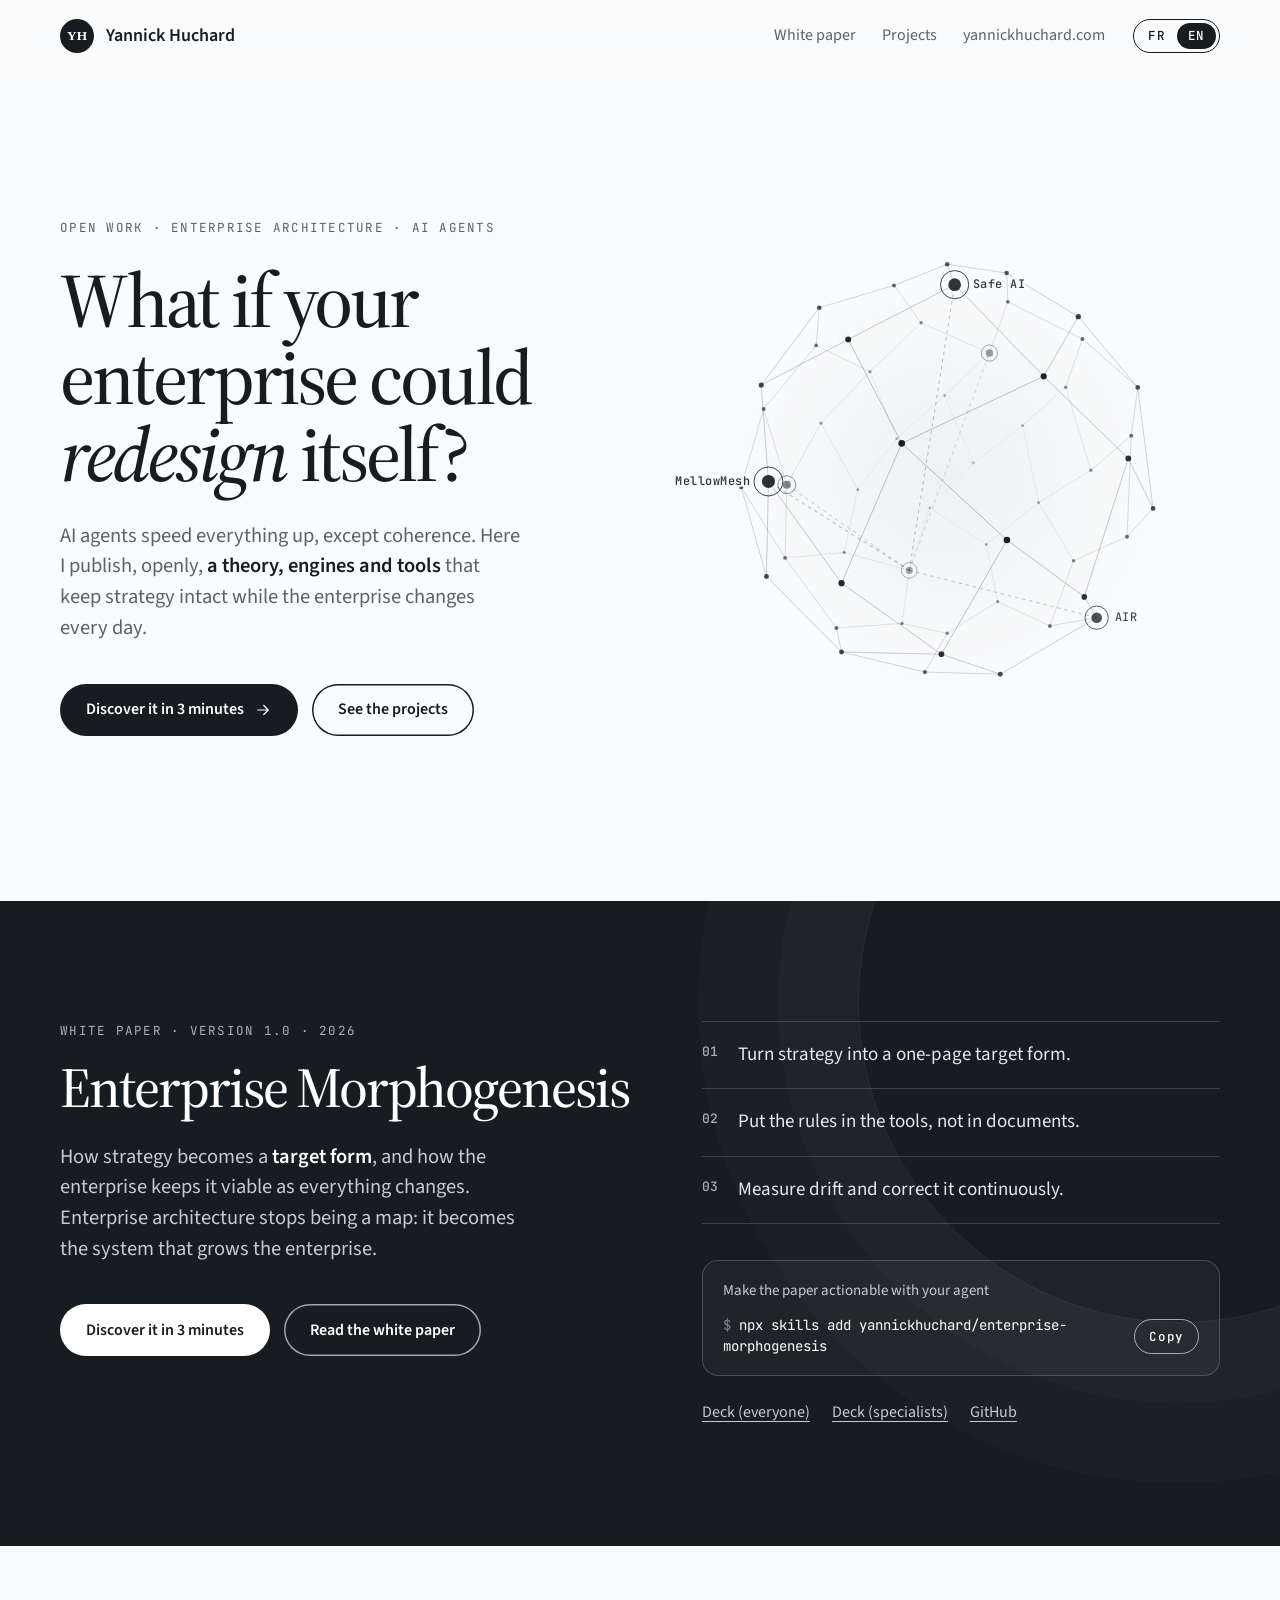
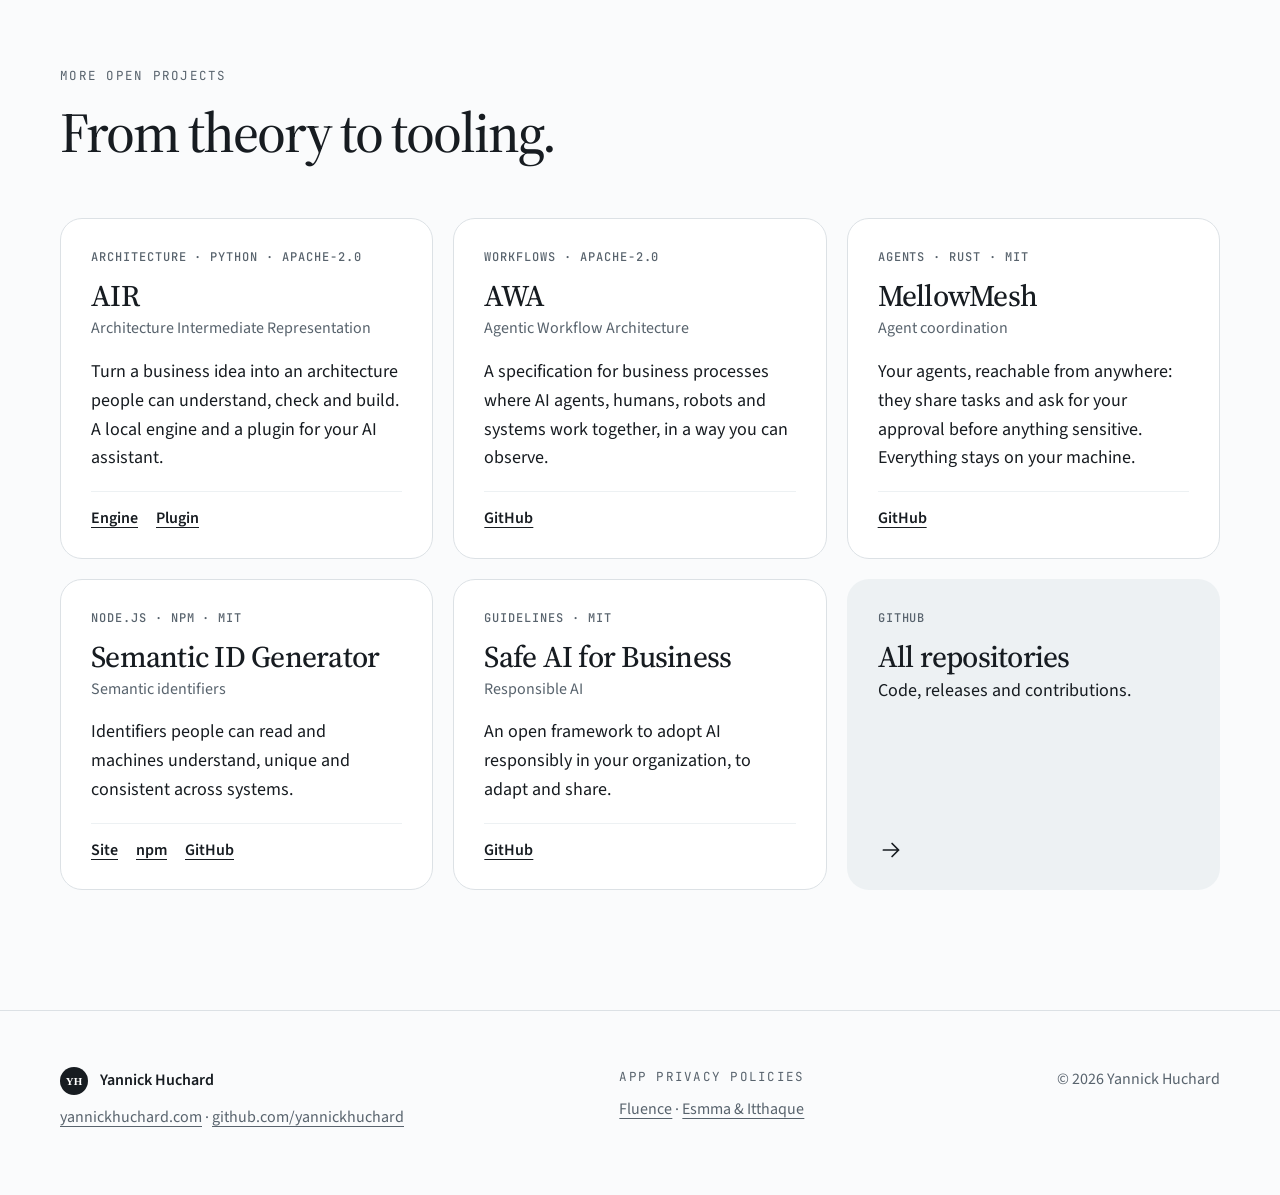
==== index.html @ c466e53e "Add the home page for yannickhuchard.github.io A bilingual hub in the white paper's black-and-white " ====
<!doctype html>
<html lang="fr" data-lang="fr">
<head>
<meta charset="utf-8">
<meta name="viewport" content="width=device-width, initial-scale=1">
<title>Yannick Huchard · Projets ouverts</title>
<meta name="description" content="Travaux ouverts de Yannick Huchard sur l’architecture d’entreprise à l’ère des agents IA : le white paper Enterprise Morphogenesis, AIR, AWA, MellowMesh et d’autres outils.">
<link rel="canonical" href="https://yannickhuchard.github.io/">
<link rel="icon" href="assets/yh-mark.svg" type="image/svg+xml">
<meta property="og:type" content="website">
<meta property="og:title" content="Yannick Huchard · Projets ouverts">
<meta property="og:description" content="L’architecture d’entreprise à l’ère des agents IA : white paper, moteurs, spécifications et outils, en accès libre.">
<meta property="og:url" content="https://yannickhuchard.github.io/">
<meta name="twitter:card" content="summary">
<link rel="preconnect" href="https://fonts.googleapis.com">
<link rel="preconnect" href="https://fonts.gstatic.com" crossorigin>
<link rel="stylesheet" href="https://fonts.googleapis.com/css2?family=JetBrains+Mono:wght@400;500&amp;family=Source+Sans+3:wght@400;500;600;700&amp;family=Source+Serif+4:ital,opsz,wght@0,8..60,400;0,8..60,500;1,8..60,400&amp;display=swap">
<link rel="stylesheet" href="assets/site.css">
<script type="application/ld+json">
{"@context":"https://schema.org","@type":"Person","name":"Yannick Huchard","url":"https://yannickhuchard.github.io/","sameAs":["https://yannickhuchard.com","https://github.com/yannickhuchard"]}
</script>
</head>
<body>
<a class="skip" href="#projets"><span class="fr">Aller aux projets</span><span class="en">Skip to projects</span></a>

<header class="top">
  <div class="shell bar">
    <a class="brand" href="./" aria-label="Yannick Huchard">
      <img src="assets/yh-mark.svg" alt="" width="34" height="34">
      <span>Yannick Huchard</span>
    </a>
    <nav class="nav" aria-label="Navigation">
      <a href="#morphogenesis">White paper</a>
      <a href="#projets"><span class="fr">Projets</span><span class="en">Projects</span></a>
      <a href="https://yannickhuchard.com">yannickhuchard.com</a>
    </nav>
    <div class="langs" role="group" aria-label="Langue / Language">
      <button type="button" data-set-lang="fr" aria-pressed="true">FR</button>
      <button type="button" data-set-lang="en" aria-pressed="false">EN</button>
    </div>
  </div>
</header>

<main>
  <section class="hero shell">
    <div class="hero-text">
      <p class="label up d1"><span class="fr">Projets ouverts · Architecture d’entreprise · Agents IA</span><span class="en">Open work · Enterprise architecture · AI agents</span></p>
      <h1 class="h1 up d2">
        <span class="fr">Et si votre entreprise savait se <em>redessiner</em> elle-même&nbsp;?</span>
        <span class="en">What if your enterprise could <em>redesign</em> itself?</span>
      </h1>
      <p class="lead up d3">
        <span class="fr">Les agents IA accélèrent tout, sauf la cohérence. Ici, je publie en accès libre <b>une théorie, des moteurs et des outils</b> pour que la stratégie reste tenue quand l’entreprise change chaque jour.</span>
        <span class="en">AI agents speed everything up, except coherence. Here I publish, openly, <b>a theory, engines and tools</b> that keep strategy intact while the enterprise changes every day.</span>
      </p>
      <div class="actions up d4">
        <a class="btn" href="enterprise-morphogenesis/landing/">
          <span class="fr">Découvrir en 3 minutes</span><span class="en">Discover it in 3 minutes</span>
          <svg class="ic" viewBox="0 0 24 24" aria-hidden="true"><path d="M5 12h14M13 6l6 6-6 6"/></svg>
        </a>
        <a class="btn btn-line" href="#projets"><span class="fr">Voir les projets</span><span class="en">See the projects</span></a>
      </div>
    </div>
    <div class="hero-graph up d3" aria-hidden="true">
      <svg id="graph" viewBox="-300 -300 600 600" role="presentation"></svg>
    </div>
  </section>

  <section class="feature ink" id="morphogenesis">
    <div class="shell feature-grid">
      <div>
        <p class="label">White paper · Version 1.0 · 2026</p>
        <h2 class="h2">Enterprise Morphogenesis</h2>
        <p class="lead">
          <span class="fr">Comment la stratégie devient une <b>forme cible</b>, et comment l’entreprise la garde viable quand tout change. L’architecture d’entreprise n’est plus une carte : c’est le système qui fait croître l’entreprise.</span>
          <span class="en">How strategy becomes a <b>target form</b>, and how the enterprise keeps it viable as everything changes. Enterprise architecture stops being a map: it becomes the system that grows the enterprise.</span>
        </p>
        <div class="actions">
          <a class="btn btn-light" href="enterprise-morphogenesis/landing/"><span class="fr">Découvrir en 3 minutes</span><span class="en">Discover it in 3 minutes</span></a>
          <a class="btn btn-line-light" href="enterprise-morphogenesis/"><span class="fr">Lire le white paper</span><span class="en">Read the white paper</span></a>
        </div>
      </div>
      <div class="feature-side">
        <ol class="steps">
          <li><b>01</b><span class="fr">Traduire la stratégie en forme cible, sur une page.</span><span class="en">Turn strategy into a one-page target form.</span></li>
          <li><b>02</b><span class="fr">Mettre les règles dans les outils, pas dans les documents.</span><span class="en">Put the rules in the tools, not in documents.</span></li>
          <li><b>03</b><span class="fr">Mesurer la dérive et corriger en continu.</span><span class="en">Measure drift and correct it continuously.</span></li>
        </ol>
        <div class="term">
          <p class="term-head"><span class="fr">Rendre le white paper actionnable avec votre agent</span><span class="en">Make the paper actionable with your agent</span></p>
          <div class="term-line">
            <code id="cmd">npx skills add yannickhuchard/enterprise-morphogenesis</code>
            <button type="button" class="copy" data-copy="#cmd"><span class="fr">Copier</span><span class="en">Copy</span></button>
          </div>
        </div>
        <p class="feature-links">
          <a href="enterprise-morphogenesis/presentations/Enterprise_Morphogenesis_Wide_Adoption_v1_0.pptx"><span class="fr">Présentation (tous publics)</span><span class="en">Deck (everyone)</span></a>
          <a href="enterprise-morphogenesis/presentations/Enterprise_Morphogenesis_Specialists_v1_0.pptx"><span class="fr">Présentation (spécialistes)</span><span class="en">Deck (specialists)</span></a>
          <a href="https://github.com/yannickhuchard/enterprise-morphogenesis">GitHub</a>
        </p>
      </div>
    </div>
  </section>

  <section class="section shell" id="projets">
    <p class="label"><span class="fr">Autres projets ouverts</span><span class="en">More open projects</span></p>
    <h2 class="h2"><span class="fr">De la théorie à l’outil.</span><span class="en">From theory to tooling.</span></h2>
    <div class="cards">
      <article class="card" data-node="air">
        <p class="tag">Architecture · Python · Apache-2.0</p>
        <h3>AIR</h3>
        <p class="sub">Architecture Intermediate Representation</p>
        <p>
          <span class="fr">Transformer une idée métier en architecture que l’on peut comprendre, vérifier et construire. Un moteur local et un plugin pour votre assistant IA.</span>
          <span class="en">Turn a business idea into an architecture people can understand, check and build. A local engine and a plugin for your AI assistant.</span>
        </p>
        <p class="links"><a href="https://github.com/yannickhuchard/air-engine"><span class="fr">Moteur</span><span class="en">Engine</span></a><a href="https://github.com/yannickhuchard/air-plugin">Plugin</a></p>
      </article>
      <article class="card" data-node="awa">
        <p class="tag">Workflows · Apache-2.0</p>
        <h3>AWA</h3>
        <p class="sub">Agentic Workflow Architecture</p>
        <p>
          <span class="fr">Une spécification pour des processus métier où agents IA, humains, robots et systèmes travaillent ensemble, de façon observable.</span>
          <span class="en">A specification for business processes where AI agents, humans, robots and systems work together, in a way you can observe.</span>
        </p>
        <p class="links"><a href="https://github.com/yannickhuchard/agentic-workflow-architecture">GitHub</a></p>
      </article>
      <article class="card" data-node="mesh">
        <p class="tag">Agents · Rust · MIT</p>
        <h3>MellowMesh</h3>
        <p class="sub"><span class="fr">Coordination d’agents</span><span class="en">Agent coordination</span></p>
        <p>
          <span class="fr">Vos agents, joignables de partout : ils se partagent les tâches et vous demandent votre accord avant toute action sensible. Tout reste sur votre machine.</span>
          <span class="en">Your agents, reachable from anywhere: they share tasks and ask for your approval before anything sensitive. Everything stays on your machine.</span>
        </p>
        <p class="links"><a href="https://github.com/yannickhuchard/mellowmesh">GitHub</a></p>
      </article>
      <article class="card" data-node="sid">
        <p class="tag">Node.js · npm · MIT</p>
        <h3>Semantic ID Generator</h3>
        <p class="sub"><span class="fr">Identifiants sémantiques</span><span class="en">Semantic identifiers</span></p>
        <p>
          <span class="fr">Des identifiants lisibles par l’humain et compris par la machine, uniques et cohérents d’un système à l’autre.</span>
          <span class="en">Identifiers people can read and machines understand, unique and consistent across systems.</span>
        </p>
        <p class="links"><a href="semantic-id-generator/"><span class="fr">Site</span><span class="en">Site</span></a><a href="https://www.npmjs.com/package/semantic-id-generator">npm</a><a href="https://github.com/yannickhuchard/semantic-id-generator">GitHub</a></p>
      </article>
      <article class="card" data-node="safe">
        <p class="tag"><span class="fr">Guide · MIT</span><span class="en">Guidelines · MIT</span></p>
        <h3>Safe AI for Business</h3>
        <p class="sub"><span class="fr">IA responsable</span><span class="en">Responsible AI</span></p>
        <p>
          <span class="fr">Un cadre ouvert pour adopter l’IA en entreprise de façon responsable, à adapter et à partager.</span>
          <span class="en">An open framework to adopt AI responsibly in your organization, to adapt and share.</span>
        </p>
        <p class="links"><a href="https://github.com/yannickhuchard/Safe-AI-for-Business">GitHub</a></p>
      </article>
      <a class="card card-more" href="https://github.com/yannickhuchard?tab=repositories">
        <p class="tag">GitHub</p>
        <h3><span class="fr">Tous les dépôts</span><span class="en">All repositories</span></h3>
        <p><span class="fr">Le code, les versions et les contributions.</span><span class="en">Code, releases and contributions.</span></p>
        <svg class="ic arrow" viewBox="0 0 24 24" aria-hidden="true"><path d="M5 12h14M13 6l6 6-6 6"/></svg>
      </a>
    </div>
  </section>
</main>

<footer class="foot">
  <div class="shell foot-grid">
    <div>
      <p class="brand"><img src="assets/yh-mark.svg" alt="" width="28" height="28"><span>Yannick Huchard</span></p>
      <p class="muted"><a href="https://yannickhuchard.com">yannickhuchard.com</a> · <a href="https://github.com/yannickhuchard">github.com/yannickhuchard</a></p>
    </div>
    <div>
      <p class="label"><span class="fr">Confidentialité des applications</span><span class="en">App privacy policies</span></p>
      <p class="muted"><a href="fluence-privacy/">Fluence</a> · <a href="esmma-itthaque-privacy/">Esmma &amp; Itthaque</a></p>
    </div>
    <p class="muted copy-note">© 2026 Yannick Huchard</p>
  </div>
</footer>

<script src="assets/site.js" defer></script>
</body>
</html>
---- assets/site.css ----
:root{--paper:#FAFBFC;--white:#FFFFFF;--ink:#171C21;--muted:#58636D;--line:#DCE1E5;--wash:#EDF1F3;--soft:#9AA5AD}
*{box-sizing:border-box}
html{scroll-behavior:smooth}
body{margin:0;font-family:"Source Sans 3","Segoe UI",sans-serif;color:var(--ink);background:var(--paper);font-size:18px;line-height:1.6;-webkit-font-smoothing:antialiased;overflow-x:hidden}
a{color:var(--ink)}a:hover{color:#000}
img{display:block}
:focus-visible{outline:2px solid var(--ink);outline-offset:3px}

/* language switch: French is shown without JavaScript */
html[data-lang="fr"] .en,html[data-lang="en"] .fr{display:none}

.skip{position:absolute;left:16px;top:-60px;background:var(--ink);color:#fff;padding:10px 16px;border-radius:8px;z-index:20}
.skip:focus{top:12px}
.shell{max-width:1240px;margin:0 auto;padding:0 40px}
.section{padding-top:120px;padding-bottom:120px}
.label{font-family:"JetBrains Mono",ui-monospace,monospace;font-size:12.5px;letter-spacing:.1em;text-transform:uppercase;color:var(--muted);margin:0}
.h1{font-family:"Source Serif 4",Cambria,Georgia,serif;font-weight:500;font-size:clamp(44px,6vw,88px);line-height:1;letter-spacing:-.04em;margin:24px 0 28px}
.h1 em,.h2 em{font-style:italic}
.h2{font-family:"Source Serif 4",Cambria,Georgia,serif;font-weight:500;font-size:clamp(36px,4.4vw,62px);line-height:1.04;letter-spacing:-.035em;margin:18px 0 24px}
.lead{font-size:clamp(19px,1.6vw,22px);line-height:1.5;color:var(--muted);max-width:46ch;margin:0}
.lead b{color:var(--ink);font-weight:600}
.muted{color:var(--muted);margin:0}
.ic{width:18px;height:18px;fill:none;stroke:currentColor;stroke-width:1.6;stroke-linecap:round;stroke-linejoin:round;flex:none}

.btn{display:inline-flex;align-items:center;gap:10px;min-height:52px;padding:0 26px;border-radius:999px;background:var(--ink);color:#fff;text-decoration:none;font-weight:600;font-size:16px;transition:transform .3s cubic-bezier(.2,.8,.2,1),background .3s,color .3s}
.btn:hover{background:#000;color:#fff;transform:translateY(-2px)}
.btn:hover .ic{transform:translateX(3px)}.btn .ic{transition:transform .3s}
.btn-line{background:transparent;color:var(--ink);box-shadow:inset 0 0 0 1.5px var(--ink)}
.btn-line:hover{background:var(--ink);color:#fff}
.ink .btn-light{background:#fff;color:var(--ink)}.ink .btn-light:hover{background:var(--wash);color:var(--ink)}
.btn-line-light{background:transparent;color:#fff;box-shadow:inset 0 0 0 1.5px rgba(255,255,255,.6)}
.btn-line-light:hover{background:#fff;color:var(--ink)}
.actions{display:flex;flex-wrap:wrap;gap:14px;margin-top:40px}

/* header */
.top{position:sticky;top:0;z-index:10;background:rgba(250,251,252,.82);backdrop-filter:blur(14px);-webkit-backdrop-filter:blur(14px);border-bottom:1px solid transparent;transition:border-color .3s}
.top.scrolled{border-bottom-color:var(--line)}
.bar{display:flex;align-items:center;gap:28px;height:72px}
.brand{display:flex;align-items:center;gap:12px;text-decoration:none;font-weight:600;margin:0}
.nav{display:flex;gap:26px;margin-left:auto}
.nav a{text-decoration:none;color:var(--muted);font-size:16px;transition:color .2s}
.nav a:hover{color:var(--ink)}
.langs{display:flex;border:1.5px solid var(--ink);border-radius:999px;padding:3px}
.langs button{font:500 12.5px/1 "JetBrains Mono",monospace;letter-spacing:.06em;border:0;background:transparent;color:var(--ink);padding:7px 11px;border-radius:999px;cursor:pointer;transition:background .25s,color .25s}
.langs button[aria-pressed="true"]{background:var(--ink);color:#fff}

/* hero */
.hero{display:grid;grid-template-columns:minmax(0,1.05fr) minmax(0,1fr);gap:40px;align-items:center;min-height:calc(100vh - 72px);padding-top:40px;padding-bottom:60px}
.hero-graph{position:relative;aspect-ratio:1;width:100%;max-width:600px;justify-self:end}
.hero-graph::before{content:"";position:absolute;inset:12%;border-radius:50%;background:radial-gradient(circle,var(--wash) 0%,rgba(237,241,243,0) 70%)}
#graph{position:relative;width:100%;height:100%;overflow:visible}
#graph line{stroke:var(--ink);stroke-linecap:round}
#graph circle{fill:var(--ink)}
#graph .hub circle.ring{fill:none;stroke:var(--ink);stroke-width:1}
#graph text{font:500 13px "JetBrains Mono",monospace;letter-spacing:.04em;fill:var(--ink);paint-order:stroke;stroke:var(--paper);stroke-width:5px;stroke-linejoin:round;transition:opacity .4s}
#graph .hub.on circle.ring{stroke-width:2}

/* load reveal */
.up{opacity:0;animation:up .9s cubic-bezier(.2,.8,.2,1) forwards}
.d1{animation-delay:.1s}.d2{animation-delay:.25s}.d3{animation-delay:.4s}.d4{animation-delay:.55s}
@keyframes up{from{opacity:0;transform:translateY(28px);filter:blur(6px)}to{opacity:1;transform:none;filter:blur(0)}}
@supports (animation-timeline: view()){
.rv{animation:rv linear both;animation-timeline:view();animation-range:entry 0% entry 40%}
@keyframes rv{from{opacity:0;transform:translateY(40px)}to{opacity:1;transform:none}}
}

/* featured white paper */
.ink{background:var(--ink);color:#fff}
.ink .label{color:#A7B1B9}
.ink .lead{color:#C4CCD2}.ink .lead b{color:#fff}
.ink a{color:#fff}
.feature{padding:120px 0;position:relative;overflow:hidden}
.feature::after{content:"";position:absolute;right:-220px;top:-220px;width:640px;height:640px;border-radius:50%;border:1px solid rgba(255,255,255,.08);box-shadow:0 0 0 80px rgba(255,255,255,.02),0 0 0 160px rgba(255,255,255,.015)}
.feature-grid{display:grid;grid-template-columns:minmax(0,1.1fr) minmax(0,1fr);gap:72px;align-items:start;position:relative;z-index:1}
.steps{list-style:none;margin:0 0 36px;padding:0;border-top:1px solid rgba(255,255,255,.16)}
.steps li{display:flex;gap:20px;padding:18px 0;border-bottom:1px solid rgba(255,255,255,.16);font-size:19px;color:#E4E8EB}
.steps b{font:500 13px/1.9 "JetBrains Mono",monospace;color:#A7B1B9}
.term{border:1px solid rgba(255,255,255,.18);border-radius:16px;padding:18px 20px;background:rgba(255,255,255,.04)}
.term-head{margin:0 0 12px;font-size:15px;color:#C4CCD2}
.term-line{display:flex;gap:12px;align-items:center;justify-content:space-between}
.term code{font:400 14px/1.5 "JetBrains Mono",monospace;color:#fff;overflow-wrap:anywhere}
.term code::before{content:"$ ";color:#7E8A93}
.copy{flex:none;font:500 12.5px "JetBrains Mono",monospace;letter-spacing:.06em;border:1.5px solid rgba(255,255,255,.6);background:transparent;color:#fff;padding:8px 14px;border-radius:999px;cursor:pointer;transition:background .25s,color .25s}
.copy:hover,.copy.done{background:#fff;color:var(--ink)}
.feature-links{display:flex;flex-wrap:wrap;gap:8px 22px;margin:24px 0 0;font-size:16px}
.feature-links a{color:#C4CCD2;text-underline-offset:4px}.feature-links a:hover{color:#fff}

/* project cards */
.cards{display:grid;grid-template-columns:repeat(3,minmax(0,1fr));gap:20px;margin-top:56px}
.card{position:relative;display:flex;flex-direction:column;background:var(--white);border:1px solid var(--line);border-radius:22px;padding:30px 30px 26px;transition:transform .45s cubic-bezier(.2,.8,.2,1),box-shadow .45s,border-color .3s;text-decoration:none;color:inherit}
.card:hover{transform:translateY(-6px);box-shadow:0 24px 48px -28px rgba(23,28,33,.35);border-color:var(--ink)}
.card h3{font-family:"Source Serif 4",Cambria,Georgia,serif;font-weight:500;font-size:30px;letter-spacing:-.025em;line-height:1.1;margin:14px 0 4px}
.card .sub{margin:0 0 16px;color:var(--muted);font-size:16px}
.card p{margin:0 0 18px}
.card .tag{font:500 12px "JetBrains Mono",monospace;letter-spacing:.08em;text-transform:uppercase;color:var(--muted);margin:0}
.card .links{display:flex;flex-wrap:wrap;gap:6px 18px;margin:auto 0 0;padding-top:14px;border-top:1px solid var(--wash);font-weight:600;font-size:16px}
.card .links a{text-underline-offset:4px}
.card-more{background:var(--wash);border-color:transparent}
.card-more .arrow{margin-top:auto;width:26px;height:26px;transition:transform .3s}
.card-more:hover .arrow{transform:translateX(6px)}

/* footer */
.foot{border-top:1px solid var(--line);padding:56px 0 64px;font-size:16px}
.foot-grid{display:grid;grid-template-columns:1.3fr 1fr auto;gap:32px;align-items:start}
.foot .label{margin-bottom:10px}
.foot .brand{margin-bottom:10px}
.foot a{color:var(--muted);text-underline-offset:4px}.foot a:hover{color:var(--ink)}
.copy-note{justify-self:end}

/* 404 */
.lost{min-height:calc(100vh - 72px);display:grid;place-content:center;text-align:left;padding:60px 0}

@media (max-width:980px){
.hero{grid-template-columns:1fr;min-height:0;padding-top:48px}
.hero-graph{justify-self:center;max-width:420px;order:-1}
.feature-grid{grid-template-columns:1fr;gap:48px}
.cards{grid-template-columns:repeat(2,minmax(0,1fr))}
.nav{display:none}
.langs{margin-left:auto}
}
@media (max-width:640px){
body{font-size:17px}
.shell{padding:0 16px}
.section{padding-top:80px;padding-bottom:80px}
.feature{padding:80px 0}
.cards{grid-template-columns:1fr}
.card{padding:24px 22px 20px}
.foot-grid{grid-template-columns:1fr}
.copy-note{justify-self:start}
.brand span{font-size:16px}
.term-line{flex-direction:column;align-items:flex-start}
.hero-graph{max-width:320px}
}
@media (prefers-reduced-motion:reduce){
html{scroll-behavior:auto}
.up,.rv{animation:none!important;opacity:1;transform:none;filter:none}
.btn,.card,.card-more .arrow{transition:none}
}
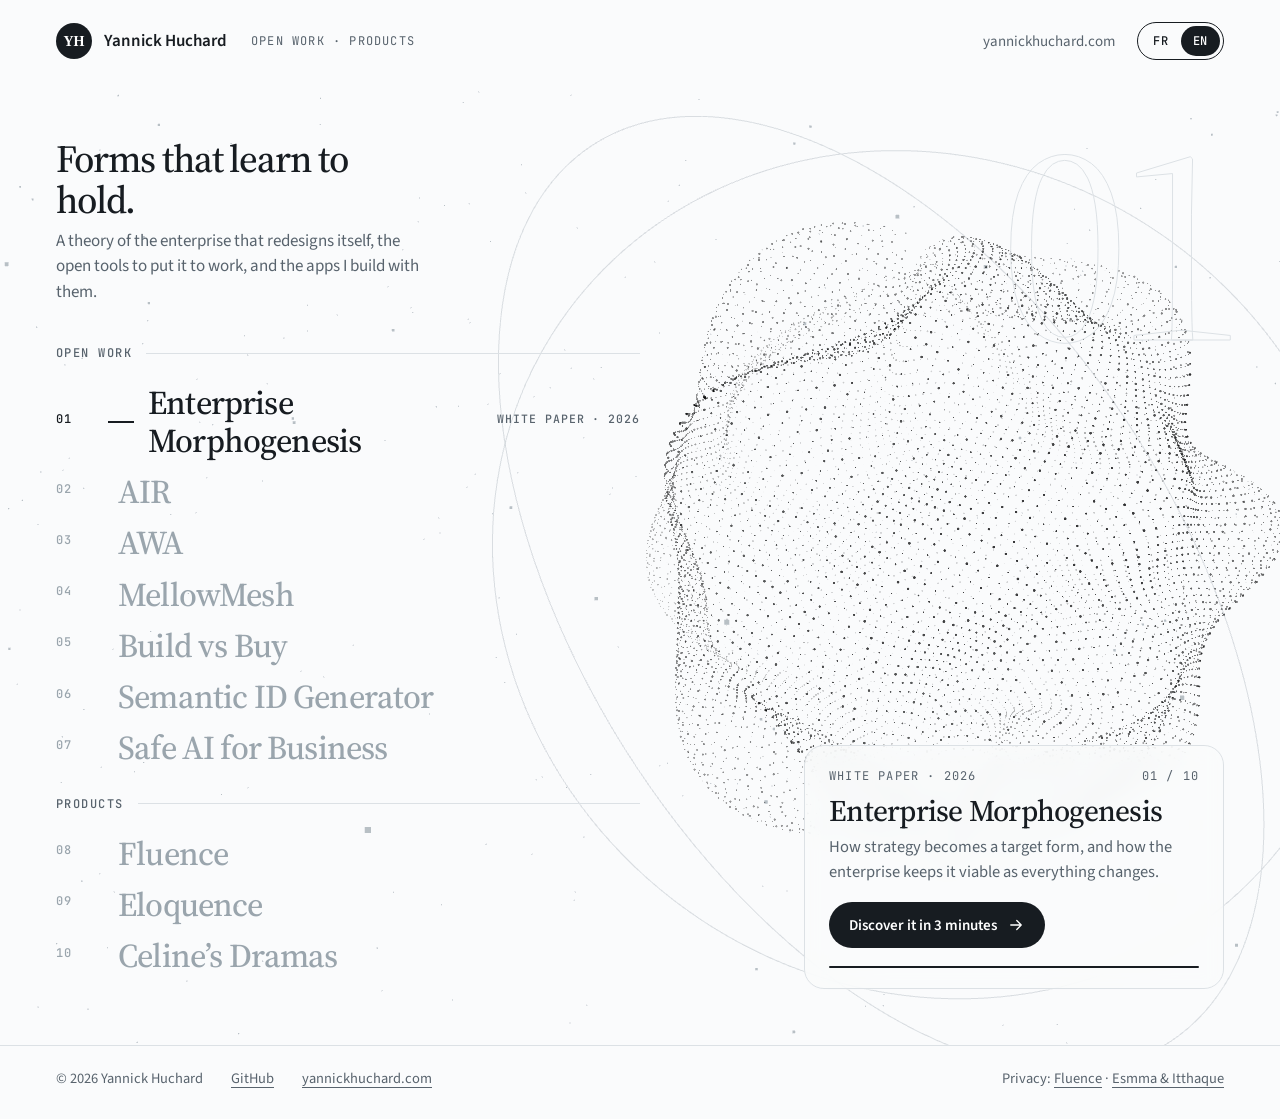
==== commit 90534851: "Replace the home page with an animated 3D menu Each open project and product grows a black-and-white" ====
--- a/index.html
+++ b/index.html
@@ -3,183 +3,96 @@
 <head>
 <meta charset="utf-8">
 <meta name="viewport" content="width=device-width, initial-scale=1">
-<title>Yannick Huchard · Projets ouverts</title>
-<meta name="description" content="Travaux ouverts de Yannick Huchard sur l’architecture d’entreprise à l’ère des agents IA : le white paper Enterprise Morphogenesis, AIR, AWA, MellowMesh et d’autres outils.">
+<title>Yannick Huchard · Projets ouverts et produits</title>
+<meta name="description" content="Enterprise Morphogenesis, AIR, AWA, MellowMesh et d’autres projets ouverts de Yannick Huchard sur l’architecture d’entreprise à l’ère des agents IA, et ses apps Fluence, Eloquence et Celine’s Dramas.">
 <link rel="canonical" href="https://yannickhuchard.github.io/">
 <link rel="icon" href="assets/yh-mark.svg" type="image/svg+xml">
 <meta property="og:type" content="website">
-<meta property="og:title" content="Yannick Huchard · Projets ouverts">
-<meta property="og:description" content="L’architecture d’entreprise à l’ère des agents IA : white paper, moteurs, spécifications et outils, en accès libre.">
+<meta property="og:title" content="Yannick Huchard · Projets ouverts et produits">
+<meta property="og:description" content="Une théorie de l’entreprise qui se redessine, les outils ouverts pour la mettre en œuvre, et les apps construites avec.">
 <meta property="og:url" content="https://yannickhuchard.github.io/">
 <meta name="twitter:card" content="summary">
 <link rel="preconnect" href="https://fonts.googleapis.com">
 <link rel="preconnect" href="https://fonts.gstatic.com" crossorigin>
 <link rel="stylesheet" href="https://fonts.googleapis.com/css2?family=JetBrains+Mono:wght@400;500&amp;family=Source+Sans+3:wght@400;500;600;700&amp;family=Source+Serif+4:ital,opsz,wght@0,8..60,400;0,8..60,500;1,8..60,400&amp;display=swap">
-<link rel="stylesheet" href="assets/site.css">
+<link rel="stylesheet" href="assets/home.css">
 <script type="application/ld+json">
 {"@context":"https://schema.org","@type":"Person","name":"Yannick Huchard","url":"https://yannickhuchard.github.io/","sameAs":["https://yannickhuchard.com","https://github.com/yannickhuchard"]}
 </script>
 </head>
 <body>
-<a class="skip" href="#projets"><span class="fr">Aller aux projets</span><span class="en">Skip to projects</span></a>
+<div class="yh">
 
-<header class="top">
-  <div class="shell bar">
+  <header class="top">
     <a class="brand" href="./" aria-label="Yannick Huchard">
-      <img src="assets/yh-mark.svg" alt="" width="34" height="34">
+      <img src="assets/yh-mark.svg" alt="" width="36" height="36">
       <span>Yannick Huchard</span>
     </a>
-    <nav class="nav" aria-label="Navigation">
-      <a href="#morphogenesis">White paper</a>
-      <a href="#projets"><span class="fr">Projets</span><span class="en">Projects</span></a>
-      <a href="https://yannickhuchard.com">yannickhuchard.com</a>
-    </nav>
-    <div class="langs" role="group" aria-label="Langue / Language">
-      <button type="button" data-set-lang="fr" aria-pressed="true">FR</button>
-      <button type="button" data-set-lang="en" aria-pressed="false">EN</button>
-    </div>
-  </div>
-</header>
-
-<main>
-  <section class="hero shell">
-    <div class="hero-text">
-      <p class="label up d1"><span class="fr">Projets ouverts · Architecture d’entreprise · Agents IA</span><span class="en">Open work · Enterprise architecture · AI agents</span></p>
-      <h1 class="h1 up d2">
-        <span class="fr">Et si votre entreprise savait se <em>redessiner</em> elle-même&nbsp;?</span>
-        <span class="en">What if your enterprise could <em>redesign</em> itself?</span>
-      </h1>
-      <p class="lead up d3">
-        <span class="fr">Les agents IA accélèrent tout, sauf la cohérence. Ici, je publie en accès libre <b>une théorie, des moteurs et des outils</b> pour que la stratégie reste tenue quand l’entreprise change chaque jour.</span>
-        <span class="en">AI agents speed everything up, except coherence. Here I publish, openly, <b>a theory, engines and tools</b> that keep strategy intact while the enterprise changes every day.</span>
-      </p>
-      <div class="actions up d4">
-        <a class="btn" href="enterprise-morphogenesis/landing/">
-          <span class="fr">Découvrir en 3 minutes</span><span class="en">Discover it in 3 minutes</span>
-          <svg class="ic" viewBox="0 0 24 24" aria-hidden="true"><path d="M5 12h14M13 6l6 6-6 6"/></svg>
-        </a>
-        <a class="btn btn-line" href="#projets"><span class="fr">Voir les projets</span><span class="en">See the projects</span></a>
+    <span class="kicker mono"><span class="fr">Projets ouverts · Produits</span><span class="en">Open work · Products</span></span>
+    <div class="top-right">
+      <a class="site" href="https://yannickhuchard.com">yannickhuchard.com</a>
+      <div class="langs" role="group" aria-label="Langue / Language">
+        <button type="button" data-set-lang="fr" aria-pressed="true">FR</button>
+        <button type="button" data-set-lang="en" aria-pressed="false">EN</button>
       </div>
     </div>
-    <div class="hero-graph up d3" aria-hidden="true">
-      <svg id="graph" viewBox="-300 -300 600 600" role="presentation"></svg>
+  </header>
+
+  <main class="stage">
+    <div class="glbox" aria-hidden="true">
+      <span class="ghost" id="ghost">01</span>
+      <canvas id="gl"></canvas>
     </div>
-  </section>
 
-  <section class="feature ink" id="morphogenesis">
-    <div class="shell feature-grid">
-      <div>
-        <p class="label">White paper · Version 1.0 · 2026</p>
-        <h2 class="h2">Enterprise Morphogenesis</h2>
-        <p class="lead">
-          <span class="fr">Comment la stratégie devient une <b>forme cible</b>, et comment l’entreprise la garde viable quand tout change. L’architecture d’entreprise n’est plus une carte : c’est le système qui fait croître l’entreprise.</span>
-          <span class="en">How strategy becomes a <b>target form</b>, and how the enterprise keeps it viable as everything changes. Enterprise architecture stops being a map: it becomes the system that grows the enterprise.</span>
-        </p>
-        <div class="actions">
-          <a class="btn btn-light" href="enterprise-morphogenesis/landing/"><span class="fr">Découvrir en 3 minutes</span><span class="en">Discover it in 3 minutes</span></a>
-          <a class="btn btn-line-light" href="enterprise-morphogenesis/"><span class="fr">Lire le white paper</span><span class="en">Read the white paper</span></a>
-        </div>
+    <nav class="menu" id="menu" aria-label="Projets et produits / Projects and products">
+      <h1 class="serif up d1">
+        <span class="fr">Des formes qui apprennent à tenir.</span>
+        <span class="en">Forms that learn to hold.</span>
+      </h1>
+      <p class="lead up d2">
+        <span class="fr">Une théorie de l’entreprise qui se redessine, les outils ouverts pour la mettre en œuvre, et les apps que je construis avec.</span>
+        <span class="en">A theory of the enterprise that redesigns itself, the open tools to put it to work, and the apps I build with them.</span>
+      </p>
+
+      <div class="up d3">
+        <p class="group"><span class="fr">Travaux ouverts</span><span class="en">Open work</span></p>
+        <a class="item on" data-i="0" href="enterprise-morphogenesis/landing/"><span class="n">01</span><span class="t"><i></i>Enterprise Morphogenesis</span><span class="k">White paper · 2026</span></a>
+        <a class="item" data-i="1" href="https://github.com/yannickhuchard/air-engine"><span class="n">02</span><span class="t"><i></i>AIR</span><span class="k">Architecture · Python</span></a>
+        <a class="item" data-i="2" href="https://github.com/yannickhuchard/agentic-workflow-architecture"><span class="n">03</span><span class="t"><i></i>AWA</span><span class="k"><span class="fr">Workflows agentiques</span><span class="en">Agentic workflows</span></span></a>
+        <a class="item" data-i="3" href="https://github.com/yannickhuchard/mellowmesh"><span class="n">04</span><span class="t"><i></i>MellowMesh</span><span class="k">Agents · Rust</span></a>
+        <a class="item" data-i="4" href="https://github.com/yannickhuchard/build_vs_buy"><span class="n">05</span><span class="t"><i></i>Build vs Buy</span><span class="k"><span class="fr">Skill · Décision</span><span class="en">Skill · Decision</span></span></a>
+        <a class="item" data-i="5" href="semantic-id-generator/"><span class="n">06</span><span class="t"><i></i>Semantic ID Generator</span><span class="k">npm · Node.js</span></a>
+        <a class="item" data-i="6" href="https://github.com/yannickhuchard/Safe-AI-for-Business"><span class="n">07</span><span class="t"><i></i>Safe AI for Business</span><span class="k"><span class="fr">Guide · IA responsable</span><span class="en">Guide · Responsible AI</span></span></a>
       </div>
-      <div class="feature-side">
-        <ol class="steps">
-          <li><b>01</b><span class="fr">Traduire la stratégie en forme cible, sur une page.</span><span class="en">Turn strategy into a one-page target form.</span></li>
-          <li><b>02</b><span class="fr">Mettre les règles dans les outils, pas dans les documents.</span><span class="en">Put the rules in the tools, not in documents.</span></li>
-          <li><b>03</b><span class="fr">Mesurer la dérive et corriger en continu.</span><span class="en">Measure drift and correct it continuously.</span></li>
-        </ol>
-        <div class="term">
-          <p class="term-head"><span class="fr">Rendre le white paper actionnable avec votre agent</span><span class="en">Make the paper actionable with your agent</span></p>
-          <div class="term-line">
-            <code id="cmd">npx skills add yannickhuchard/enterprise-morphogenesis</code>
-            <button type="button" class="copy" data-copy="#cmd"><span class="fr">Copier</span><span class="en">Copy</span></button>
-          </div>
-        </div>
-        <p class="feature-links">
-          <a href="enterprise-morphogenesis/presentations/Enterprise_Morphogenesis_Wide_Adoption_v1_0.pptx"><span class="fr">Présentation (tous publics)</span><span class="en">Deck (everyone)</span></a>
-          <a href="enterprise-morphogenesis/presentations/Enterprise_Morphogenesis_Specialists_v1_0.pptx"><span class="fr">Présentation (spécialistes)</span><span class="en">Deck (specialists)</span></a>
-          <a href="https://github.com/yannickhuchard/enterprise-morphogenesis">GitHub</a>
-        </p>
+
+      <div class="up d4">
+        <p class="group"><span class="fr">Produits</span><span class="en">Products</span></p>
+        <a class="item" data-i="7" href="https://fluencereader.com"><span class="n">08</span><span class="t"><i></i>Fluence</span><span class="k"><span class="fr">App · Lecture</span><span class="en">App · Reading</span></span></a>
+        <a class="item" data-i="8" href="https://eloquence.lu"><span class="n">09</span><span class="t"><i></i>Eloquence</span><span class="k"><span class="fr">App · Écriture</span><span class="en">App · Writing</span></span></a>
+        <a class="item" data-i="9" href="https://celinesdramas.com"><span class="n">10</span><span class="t"><i></i>Celine’s Dramas</span><span class="k"><span class="fr">App · Séries</span><span class="en">App · Series</span></span></a>
       </div>
-    </div>
-  </section>
+    </nav>
 
-  <section class="section shell" id="projets">
-    <p class="label"><span class="fr">Autres projets ouverts</span><span class="en">More open projects</span></p>
-    <h2 class="h2"><span class="fr">De la théorie à l’outil.</span><span class="en">From theory to tooling.</span></h2>
-    <div class="cards">
-      <article class="card" data-node="air">
-        <p class="tag">Architecture · Python · Apache-2.0</p>
-        <h3>AIR</h3>
-        <p class="sub">Architecture Intermediate Representation</p>
-        <p>
-          <span class="fr">Transformer une idée métier en architecture que l’on peut comprendre, vérifier et construire. Un moteur local et un plugin pour votre assistant IA.</span>
-          <span class="en">Turn a business idea into an architecture people can understand, check and build. A local engine and a plugin for your AI assistant.</span>
-        </p>
-        <p class="links"><a href="https://github.com/yannickhuchard/air-engine"><span class="fr">Moteur</span><span class="en">Engine</span></a><a href="https://github.com/yannickhuchard/air-plugin">Plugin</a></p>
-      </article>
-      <article class="card" data-node="awa">
-        <p class="tag">Workflows · Apache-2.0</p>
-        <h3>AWA</h3>
-        <p class="sub">Agentic Workflow Architecture</p>
-        <p>
-          <span class="fr">Une spécification pour des processus métier où agents IA, humains, robots et systèmes travaillent ensemble, de façon observable.</span>
-          <span class="en">A specification for business processes where AI agents, humans, robots and systems work together, in a way you can observe.</span>
-        </p>
-        <p class="links"><a href="https://github.com/yannickhuchard/agentic-workflow-architecture">GitHub</a></p>
-      </article>
-      <article class="card" data-node="mesh">
-        <p class="tag">Agents · Rust · MIT</p>
-        <h3>MellowMesh</h3>
-        <p class="sub"><span class="fr">Coordination d’agents</span><span class="en">Agent coordination</span></p>
-        <p>
-          <span class="fr">Vos agents, joignables de partout : ils se partagent les tâches et vous demandent votre accord avant toute action sensible. Tout reste sur votre machine.</span>
-          <span class="en">Your agents, reachable from anywhere: they share tasks and ask for your approval before anything sensitive. Everything stays on your machine.</span>
-        </p>
-        <p class="links"><a href="https://github.com/yannickhuchard/mellowmesh">GitHub</a></p>
-      </article>
-      <article class="card" data-node="sid">
-        <p class="tag">Node.js · npm · MIT</p>
-        <h3>Semantic ID Generator</h3>
-        <p class="sub"><span class="fr">Identifiants sémantiques</span><span class="en">Semantic identifiers</span></p>
-        <p>
-          <span class="fr">Des identifiants lisibles par l’humain et compris par la machine, uniques et cohérents d’un système à l’autre.</span>
-          <span class="en">Identifiers people can read and machines understand, unique and consistent across systems.</span>
-        </p>
-        <p class="links"><a href="semantic-id-generator/"><span class="fr">Site</span><span class="en">Site</span></a><a href="https://www.npmjs.com/package/semantic-id-generator">npm</a><a href="https://github.com/yannickhuchard/semantic-id-generator">GitHub</a></p>
-      </article>
-      <article class="card" data-node="safe">
-        <p class="tag"><span class="fr">Guide · MIT</span><span class="en">Guidelines · MIT</span></p>
-        <h3>Safe AI for Business</h3>
-        <p class="sub"><span class="fr">IA responsable</span><span class="en">Responsible AI</span></p>
-        <p>
-          <span class="fr">Un cadre ouvert pour adopter l’IA en entreprise de façon responsable, à adapter et à partager.</span>
-          <span class="en">An open framework to adopt AI responsibly in your organization, to adapt and share.</span>
-        </p>
-        <p class="links"><a href="https://github.com/yannickhuchard/Safe-AI-for-Business">GitHub</a></p>
-      </article>
-      <a class="card card-more" href="https://github.com/yannickhuchard?tab=repositories">
-        <p class="tag">GitHub</p>
-        <h3><span class="fr">Tous les dépôts</span><span class="en">All repositories</span></h3>
-        <p><span class="fr">Le code, les versions et les contributions.</span><span class="en">Code, releases and contributions.</span></p>
-        <svg class="ic arrow" viewBox="0 0 24 24" aria-hidden="true"><path d="M5 12h14M13 6l6 6-6 6"/></svg>
+    <aside class="cap b" id="cap" aria-live="polite">
+      <div class="cap-head mono"><span id="cap-tag">White paper · 2026</span><span><span id="cap-num">01</span> / 10</span></div>
+      <h2 class="serif" id="cap-name">Enterprise Morphogenesis</h2>
+      <p id="cap-desc">Comment la stratégie devient une forme cible, et comment l’entreprise la garde viable quand tout change.</p>
+      <a class="go" id="cap-go" href="enterprise-morphogenesis/landing/"><span id="cap-cta">Découvrir en 3 minutes</span>
+        <svg width="18" height="18" viewBox="0 0 24 24" fill="none" stroke="currentColor" stroke-width="1.7" stroke-linecap="round" stroke-linejoin="round" aria-hidden="true"><path d="M5 12h14M13 6l6 6-6 6"/></svg>
       </a>
-    </div>
-  </section>
-</main>
+      <div class="bar"><span></span></div>
+    </aside>
+  </main>
 
-<footer class="foot">
-  <div class="shell foot-grid">
-    <div>
-      <p class="brand"><img src="assets/yh-mark.svg" alt="" width="28" height="28"><span>Yannick Huchard</span></p>
-      <p class="muted"><a href="https://yannickhuchard.com">yannickhuchard.com</a> · <a href="https://github.com/yannickhuchard">github.com/yannickhuchard</a></p>
-    </div>
-    <div>
-      <p class="label"><span class="fr">Confidentialité des applications</span><span class="en">App privacy policies</span></p>
-      <p class="muted"><a href="fluence-privacy/">Fluence</a> · <a href="esmma-itthaque-privacy/">Esmma &amp; Itthaque</a></p>
-    </div>
-    <p class="muted copy-note">© 2026 Yannick Huchard</p>
-  </div>
-</footer>
+  <footer class="foot">
+    <span>© 2026 Yannick Huchard</span>
+    <a href="https://github.com/yannickhuchard">GitHub</a>
+    <a href="https://yannickhuchard.com">yannickhuchard.com</a>
+    <span class="privacy"><span class="fr">Confidentialité :</span><span class="en">Privacy:</span> <a href="fluence-privacy/">Fluence</a> · <a href="esmma-itthaque-privacy/">Esmma &amp; Itthaque</a></span>
+  </footer>
+</div>
 
-<script src="assets/site.js" defer></script>
+<script src="assets/lang.js"></script>
+<script type="module" src="assets/home.js"></script>
 </body>
 </html>
--- a/assets/home.css
+++ b/assets/home.css
@@ -0,0 +1,93 @@
+:root{--paper:#FAFBFC;--ink:#171C21;--muted:#58636D;--line:#DCE1E5;--wash:#EDF1F3;--soft:#9AA5AD}
+*{box-sizing:border-box}
+body{margin:0;background:var(--paper)}
+a{color:var(--ink)}a:hover{color:#000}
+img{display:block}
+:focus-visible{outline:2px solid var(--ink);outline-offset:3px}
+html[data-lang="fr"] .en,html[data-lang="en"] .fr{display:none}
+
+.yh{min-height:100vh;display:flex;flex-direction:column;font-family:"Source Sans 3","Segoe UI",sans-serif;color:var(--ink);background:var(--paper);-webkit-font-smoothing:antialiased;overflow-x:hidden}
+.mono{font-family:"JetBrains Mono",ui-monospace,monospace}
+.serif{font-family:"Source Serif 4",Cambria,Georgia,serif}
+
+/* header */
+.top{display:flex;align-items:center;flex-wrap:wrap;gap:12px 24px;padding:22px 56px;position:relative;z-index:3}
+.brand{display:flex;align-items:center;gap:12px;text-decoration:none;font-weight:600;font-size:17px}
+.kicker{font-size:12px;letter-spacing:.1em;text-transform:uppercase;color:var(--muted)}
+.top-right{margin-left:auto;display:flex;align-items:center;gap:22px}
+.site{color:var(--muted);text-decoration:none;font-size:15px}.site:hover{color:var(--ink)}
+.langs{display:flex;border:1.5px solid var(--ink);border-radius:999px;padding:3px}
+.langs button{font:500 12px/1 "JetBrains Mono",monospace;letter-spacing:.06em;border:0;background:transparent;color:var(--ink);padding:8px 12px;min-height:30px;border-radius:999px;cursor:pointer;transition:background .25s,color .25s}
+.langs button[aria-pressed="true"]{background:var(--ink);color:#fff}
+
+/* stage: the 3D form behind, the menu on top */
+.stage{position:relative;flex:1;display:grid;grid-template-columns:minmax(0,640px) minmax(0,1fr);min-height:860px}
+.glbox{position:absolute;inset:0;pointer-events:none;z-index:0}
+.glbox canvas{display:block;width:100%;height:100%}
+.ghost{position:absolute;right:4%;top:2%;font-family:"Source Serif 4",serif;font-weight:400;font-size:clamp(160px,22vw,340px);line-height:1;letter-spacing:-.06em;color:transparent;-webkit-text-stroke:1px var(--line);pointer-events:none;user-select:none}
+
+.menu{position:relative;z-index:2;padding:56px 0 64px 56px}
+.menu h1{font-weight:500;font-size:clamp(30px,3vw,44px);line-height:1.08;letter-spacing:-.03em;margin:0 0 8px;max-width:18ch}
+.lead{margin:0 0 18px;color:var(--muted);font-size:17px;line-height:1.5;max-width:46ch}
+.group{margin:0 0 6px;padding:22px 0 10px;font:500 12px "JetBrains Mono",monospace;letter-spacing:.12em;text-transform:uppercase;color:var(--muted);display:flex;align-items:center;gap:14px}
+.group::after{content:"";flex:1;height:1px;background:var(--line)}
+.item{display:grid;grid-template-columns:34px minmax(0,1fr) auto;align-items:baseline;gap:14px;padding:7px 0;text-decoration:none;color:var(--soft);border-radius:6px}
+.item .n{font:500 12px "JetBrains Mono",monospace;letter-spacing:.06em}
+.item .t{font-family:"Source Serif 4",Cambria,Georgia,serif;font-weight:500;font-size:clamp(26px,2.6vw,38px);line-height:1.12;letter-spacing:-.025em;transition:color .45s,transform .7s cubic-bezier(.2,.8,.2,1);display:inline-flex;align-items:center;gap:14px}
+.item .t i{display:inline-block;width:0;height:2px;background:var(--ink);transition:width .7s cubic-bezier(.2,.8,.2,1)}
+.item .k{font:500 11.5px "JetBrains Mono",monospace;letter-spacing:.08em;text-transform:uppercase;color:var(--muted);opacity:0;transform:translateX(-8px);transition:opacity .45s,transform .6s cubic-bezier(.2,.8,.2,1)}
+.item:hover .t,.item:focus-visible .t{color:var(--ink)}
+.item:focus-visible{outline:none;box-shadow:0 0 0 2px var(--ink)}
+.item.on{color:var(--ink)}
+.item.on .t{transform:translateX(4px)}
+.item.on .t i{width:28px}
+.item.on .k{opacity:1;transform:none}
+
+/* caption of the active entry */
+.cap{position:absolute;right:56px;bottom:56px;z-index:2;width:min(420px,34vw);background:rgba(250,251,252,.78);backdrop-filter:blur(10px);-webkit-backdrop-filter:blur(10px);border:1px solid var(--line);border-radius:20px;padding:22px 24px 20px}
+.cap-head{display:flex;justify-content:space-between;gap:12px;font-size:12px;letter-spacing:.1em;text-transform:uppercase;color:var(--muted)}
+.cap h2{font-weight:500;font-size:30px;letter-spacing:-.025em;line-height:1.1;margin:10px 0 8px}
+.cap p{margin:0 0 18px;color:var(--muted);font-size:16.5px;line-height:1.5}
+.cap.a{animation:capA .9s cubic-bezier(.2,.8,.2,1)}.cap.b{animation:capB .9s cubic-bezier(.2,.8,.2,1)}
+@keyframes capA{from{opacity:0;transform:translateY(18px);filter:blur(6px)}to{opacity:1;transform:none;filter:none}}
+@keyframes capB{from{opacity:0;transform:translateY(18px);filter:blur(6px)}to{opacity:1;transform:none;filter:none}}
+.bar{height:2px;background:var(--wash);border-radius:2px;overflow:hidden;margin-top:18px}
+.bar span{display:block;height:100%;width:0;background:var(--ink)}
+.cap.a.auto .bar span{animation:fillA 6.5s linear forwards}.cap.b.auto .bar span{animation:fillB 6.5s linear forwards}
+@keyframes fillA{to{width:100%}}@keyframes fillB{to{width:100%}}
+.go{display:inline-flex;align-items:center;gap:10px;min-height:46px;padding:0 20px;border-radius:999px;background:var(--ink);color:#fff;text-decoration:none;font-weight:600;font-size:15px;transition:transform .3s cubic-bezier(.2,.8,.2,1),background .3s}
+.go:hover{background:#000;color:#fff;transform:translateY(-2px)}
+.go svg{transition:transform .3s}.go:hover svg{transform:translateX(3px)}
+
+.foot{display:flex;flex-wrap:wrap;gap:10px 28px;align-items:center;padding:22px 56px 30px;border-top:1px solid var(--line);font-size:14.5px;color:var(--muted);position:relative;z-index:2;background:var(--paper)}
+.foot a{color:var(--muted);text-underline-offset:4px}.foot a:hover{color:var(--ink)}
+.privacy{margin-left:auto}
+
+.up{opacity:0;animation:up 1s cubic-bezier(.2,.8,.2,1) forwards}
+.d1{animation-delay:.1s}.d2{animation-delay:.25s}.d3{animation-delay:.4s}.d4{animation-delay:.55s}
+@keyframes up{from{opacity:0;transform:translateY(24px);filter:blur(6px)}to{opacity:1;transform:none;filter:none}}
+
+/* 404 */
+.lost{flex:1;display:grid;place-content:center;padding:60px 56px}
+.lost h1{font-weight:500;font-size:clamp(44px,6vw,88px);line-height:1;letter-spacing:-.04em;margin:20px 0 24px}
+.lost .actions{display:flex;flex-wrap:wrap;gap:14px;margin-top:32px}
+.go-line{background:transparent;color:var(--ink);box-shadow:inset 0 0 0 1.5px var(--ink)}
+.go-line:hover{background:var(--ink);color:#fff}
+
+@media (max-width:900px){
+.top{padding:16px}
+.top .kicker,.site{display:none}
+.stage{grid-template-columns:1fr;min-height:0}
+.glbox{position:relative;inset:auto;height:380px;order:-1}
+.ghost{font-size:160px;top:0}
+.menu{padding:8px 16px 32px}
+.cap{position:relative;right:auto;bottom:auto;width:auto;margin:0 16px 40px}
+.item .k{display:none}
+.foot{padding:20px 16px 28px}
+.privacy{margin-left:0}
+.lost{padding:40px 16px}
+}
+@media (prefers-reduced-motion:reduce){
+.up,.cap.a,.cap.b{animation:none;opacity:1;filter:none;transform:none}
+.cap.auto .bar span{animation:none!important}
+}
